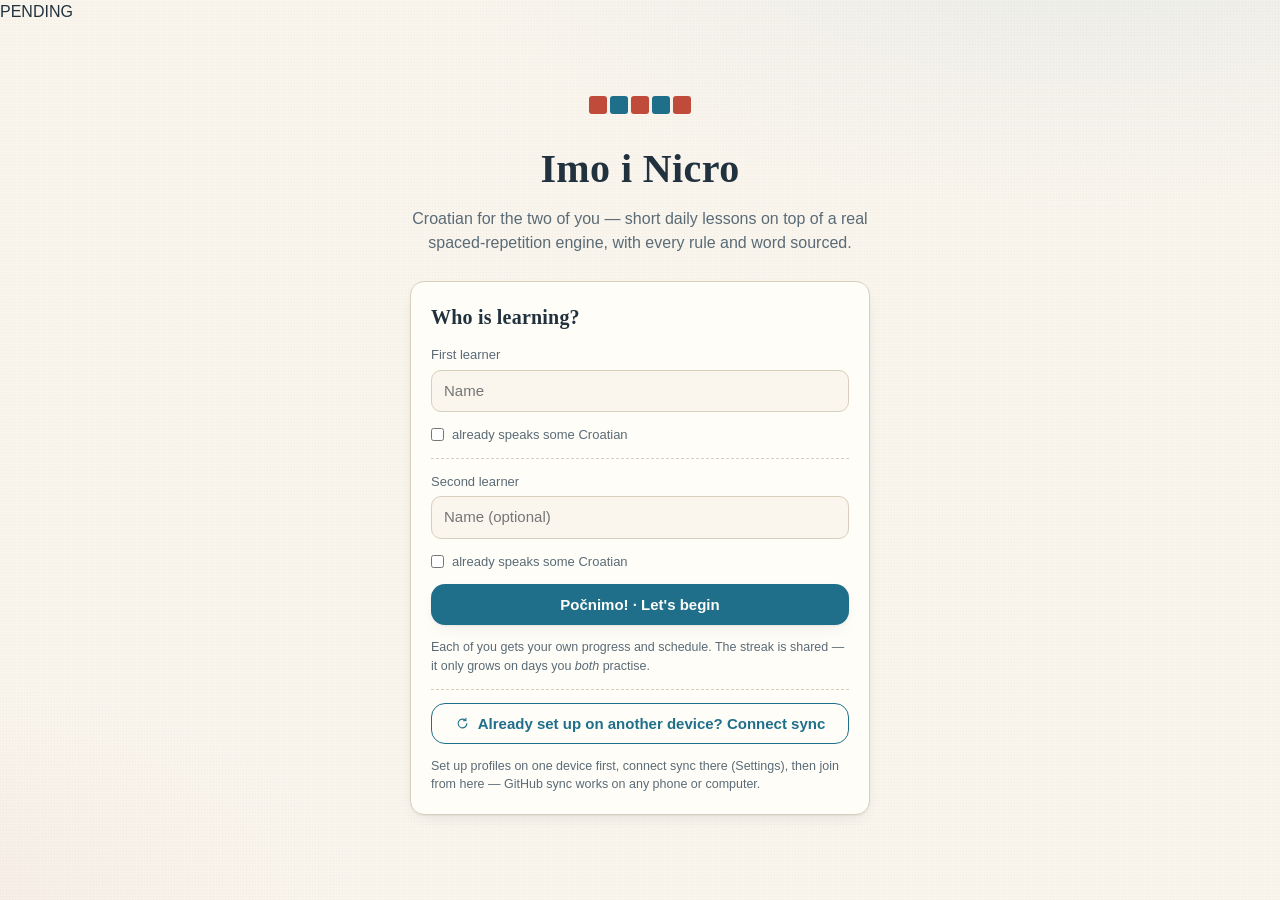
==== tests/smoke.html @ fbb664b0 "Imo i Nicro - Croatian-learning PWA for two FSRS spaced repetition, sourced A1 course (10 units), si" ====
<!DOCTYPE html>
<html lang="en">
<head><meta charset="utf-8"><title>smoke</title><link rel="stylesheet" href="../css/app.css"></head>
<body>
<div id="errors"></div>
<div id="status">PENDING</div>
<div id="app"></div>
<script>
  window.onerror = function (msg, src, line) {
    document.getElementById('errors').textContent += 'ERR: ' + msg + ' @ ' + src + ':' + line + '\n';
  };
  window.addEventListener('unhandledrejection', function (e) {
    document.getElementById('errors').textContent += 'REJ: ' + (e.reason && e.reason.message || e.reason) + '\n';
  });
</script>
<script src="../js/icons.js"></script>
<script src="../js/srs.js"></script>
<script src="../js/db.js"></script>
<script src="../js/sync.js"></script>
<script src="../js/audio.js"></script>
<script src="../js/content.js"></script>
<script src="../js/exercises.js"></script>
<script src="../js/app.js"></script>
<script>
  setTimeout(function () {
    var app = document.getElementById('app');
    var st = document.getElementById('status');
    st.textContent = app.children.length ? ('RENDERED view=' + (window.CRO && CRO.app && CRO.app.state.view)) : 'EMPTY-APP';
  }, 2500);
</script>
</body>
</html>
---- css/app.css ----
/* =========================================================================
   Imo i Nicro — Adriatic field notes.
   Warm paper, ink-blue text, Adriatic accent, terracotta secondary.
   No external assets: local font stacks, procedural SVG, CSS texture.
   ========================================================================= */

:root {
  --paper: #faf6ee;
  --paper-deep: #f3ecdd;
  --ink: #21323e;
  --ink-soft: #5a6b76;
  --line: #d8cfbc;
  --accent-blue: #1f6f8b;       /* Adriatic */
  --accent-blue-deep: #15576e;
  --accent-red: #c14b3a;        /* terracotta / šahovnica */
  --accent-red-soft: #e7c4bc;
  --good: #3e7d4f;
  --good-bg: #e4efe3;
  --bad: #b03a2e;
  --bad-bg: #f6e3df;
  --gold: #c79a3b;
  --leaf: #4d7c4a;
  --radius: 14px;
  --shadow: 0 1px 2px rgba(33, 50, 62, .06), 0 6px 18px -8px rgba(33, 50, 62, .14);
  --serif: "Iowan Old Style", "Palatino Linotype", Palatino, "Book Antiqua", Georgia, serif;
  --sans: "Gill Sans", "Gill Sans MT", "Segoe UI", Seravek, Calibri, "Trebuchet MS", sans-serif;
}

* { box-sizing: border-box; margin: 0; padding: 0; }

html { height: 100%; }

body {
  min-height: 100%;
  font-family: var(--sans);
  color: var(--ink);
  background:
    radial-gradient(1100px 500px at 85% -10%, rgba(31, 111, 139, .07), transparent 60%),
    radial-gradient(900px 420px at -10% 100%, rgba(193, 75, 58, .05), transparent 55%),
    var(--paper);
  line-height: 1.5;
}
/* paper grain */
body::before {
  content: ""; position: fixed; inset: 0; pointer-events: none; z-index: 0;
  background-image: repeating-linear-gradient(0deg, rgba(33,50,62,.014) 0 1px, transparent 1px 3px),
                    repeating-linear-gradient(90deg, rgba(33,50,62,.011) 0 1px, transparent 1px 3px);
}

#app { position: relative; z-index: 1; max-width: 680px; margin: 0 auto; padding: 0 18px 60px; }

h1, h2, h3, .brand-name, .intro-hr, .ex-big, .streak-n, .notes-hr {
  font-family: var(--serif);
  font-weight: 600;
  letter-spacing: .01em;
}

.ico { vertical-align: -3px; }

/* ---------- top bar ---------- */
.topbar {
  display: flex; align-items: center; justify-content: space-between;
  padding: 16px 2px 12px;
  border-bottom: 1px solid var(--line);
  margin-bottom: 20px;
}
.brand { display: flex; align-items: baseline; gap: 9px; }
.brand-mark { align-self: center; line-height: 0; }
.brand-name { font-size: 21px; color: var(--ink); }
.brand-sub { font-size: 12px; color: var(--ink-soft); font-style: italic; }
.topbar-right { display: flex; align-items: center; gap: 7px; }
.avatar-btn {
  border: none; background: none; cursor: pointer; padding: 2px; border-radius: 50%;
  opacity: .45; transition: opacity .15s, transform .15s; line-height: 0;
}
.avatar-btn.active { opacity: 1; transform: scale(1.08); }
.avatar-btn:hover { opacity: .85; }
.iconbtn {
  border: none; background: none; color: var(--ink-soft); cursor: pointer;
  padding: 6px; border-radius: 8px; line-height: 0;
}
.iconbtn:hover { background: var(--paper-deep); color: var(--ink); }

/* ---------- buttons ---------- */
.btn {
  font-family: var(--sans); font-size: 15px; font-weight: 600;
  border-radius: var(--radius); border: 1.5px solid transparent;
  padding: 11px 22px; cursor: pointer; transition: transform .08s, box-shadow .12s, background .12s;
  display: inline-flex; align-items: center; gap: 8px; justify-content: center;
}
.btn:active { transform: translateY(1px); }
.btn.primary {
  background: var(--accent-blue); color: #fdfcf8; box-shadow: var(--shadow);
}
.btn.primary:hover { background: var(--accent-blue-deep); }
.btn.ghost {
  background: transparent; color: var(--accent-blue); border-color: var(--accent-blue);
}
.btn.ghost:hover { background: rgba(31, 111, 139, .08); }
.btn.small { font-size: 13px; padding: 6px 13px; border-radius: 10px; }
.btn.big {
  width: 100%; font-size: 19px; padding: 18px; flex-direction: column; gap: 2px;
  font-family: var(--serif);
}
.btn-sub { font-size: 13px; font-weight: 400; opacity: .85; font-family: var(--sans); }
.linklike {
  background: none; border: none; color: var(--accent-blue); cursor: pointer;
  font-size: 14px; text-decoration: underline; text-underline-offset: 3px;
}

/* ---------- cards ---------- */
.card {
  background: #fffdf8;
  border: 1px solid var(--line);
  border-radius: var(--radius);
  box-shadow: var(--shadow);
  padding: 20px;
}

/* ---------- onboarding ---------- */
.onboard { max-width: 460px; margin: 8vh auto 0; text-align: center; }
.onboard-art { margin-bottom: 18px; }
.onboard h1 { font-size: 40px; margin-bottom: 8px; }
.lede { color: var(--ink-soft); margin-bottom: 26px; font-size: 16px; }
.lede-small { color: var(--ink-soft); font-size: 14px; margin: 6px 0 18px; }
.form-card { text-align: left; display: flex; flex-direction: column; gap: 13px; }
.form-card h2 { font-size: 20px; }
.form-card label { font-size: 13px; color: var(--ink-soft); display: flex; flex-direction: column; gap: 5px; }
.form-card label.check { flex-direction: row; align-items: center; gap: 8px; font-size: 13px; }
.form-card input[type="text"], .form-card input:not([type]), .form-card select, textarea {
  font: inherit; font-size: 15px; color: var(--ink);
  border: 1.5px solid var(--line); border-radius: 10px; padding: 9px 12px;
  background: var(--paper); outline: none;
}
.form-card input:focus, textarea:focus { border-color: var(--accent-blue); }
.form-card hr { border: none; border-top: 1px dashed var(--line); }
.hint { font-size: 12.5px; color: var(--ink-soft); }

/* ---------- home ---------- */
.band { display: flex; gap: 14px; flex-wrap: wrap; margin-bottom: 18px; }
.streakbox {
  flex: 1 1 220px; display: grid; grid-template-columns: auto auto; gap: 4px 12px;
  align-items: center; background: #fffdf8; border: 1px solid var(--line);
  border-radius: var(--radius); padding: 14px 18px; box-shadow: var(--shadow);
}
.flame { color: var(--ink-soft); }
.flame.lit { color: var(--accent-red); }
.streak-n { font-size: 30px; line-height: 1; }
.streak-lbl { font-size: 11.5px; color: var(--ink-soft); letter-spacing: .04em; }
.streak-note { grid-column: 1 / -1; font-size: 12.5px; color: var(--ink-soft); }

.h2h {
  flex: 1 1 260px; background: #fffdf8; border: 1px solid var(--line);
  border-radius: var(--radius); padding: 14px 18px; box-shadow: var(--shadow);
  display: flex; flex-direction: column; gap: 6px;
}
.h2h-title { font-size: 13.5px; font-weight: 700; color: var(--ink); }
.h2h-sub { color: var(--ink-soft); font-weight: 400; }
.h2h-row { display: grid; grid-template-columns: 64px 1fr 38px; gap: 8px; align-items: center; font-size: 13px; }
.h2h-bar { height: 9px; border-radius: 5px; background: var(--paper-deep); overflow: hidden; }
.h2h-bar div { height: 100%; border-radius: 5px; transition: width .4s ease; min-width: 3px; }
.h2h-xp { text-align: right; color: var(--ink-soft); font-variant-numeric: tabular-nums; }
.h2h-lead { font-size: 12px; color: var(--accent-blue); font-style: italic; }

.startrow { margin-bottom: 14px; }
.reviewlink {
  width: 100%; margin-bottom: 18px; text-align: left;
  background: #fdf3ee; color: var(--accent-red); border: 1.5px dashed var(--accent-red);
  border-radius: var(--radius); padding: 11px 16px; font-size: 14px; font-weight: 600; cursor: pointer;
}
.reviewlink:hover { background: #fae9e1; }

.units { display: flex; flex-direction: column; gap: 12px; }
.unitcard {
  background: #fffdf8; border: 1px solid var(--line); border-radius: var(--radius);
  padding: 15px 18px; transition: box-shadow .15s;
}
.unitcard.current { border-color: var(--accent-blue); box-shadow: var(--shadow); }
.unitcard.done { opacity: .82; }
.unit-head { display: flex; align-items: center; gap: 13px; }
.unit-num {
  font-family: var(--serif); font-size: 17px; color: #fdfcf8; background: var(--accent-blue);
  width: 30px; height: 30px; border-radius: 9px; display: inline-flex; align-items: center; justify-content: center;
  flex-shrink: 0;
}
.unitcard.done .unit-num { background: var(--good); }
.unit-titles { flex: 1; }
.unit-hr { font-family: var(--serif); font-size: 17px; }
.unit-en { font-size: 12.5px; color: var(--ink-soft); }
.unit-prog { line-height: 0; }
.unit-blurb { font-size: 13px; color: var(--ink-soft); margin: 8px 0 10px; }
.unit-actions { display: flex; gap: 8px; }

.homefoot {
  margin-top: 26px; display: flex; justify-content: space-between; align-items: center;
  flex-wrap: wrap; gap: 10px; font-size: 13px; color: var(--ink-soft);
  border-top: 1px dashed var(--line); padding-top: 14px;
}
.audio-status { font-size: 12.5px; }

/* ---------- lesson ---------- */
.lesson { max-width: 600px; margin: 0 auto; padding-top: 14px; }
.lesson-top { display: flex; align-items: center; gap: 12px; margin-bottom: 26px; }
.lesson-title { font-size: 13px; color: var(--ink-soft); white-space: nowrap; }
.progressbar {
  flex: 1; height: 12px; background: var(--paper-deep); border-radius: 7px; overflow: hidden;
  border: 1px solid var(--line);
}
.progress-fill {
  height: 100%; border-radius: 7px; transition: width .35s ease;
  background: repeating-linear-gradient(90deg, var(--accent-red) 0 10px, #fdfcf8 10px 20px, var(--accent-blue) 20px 30px, #fdfcf8 30px 40px);
  background-size: 40px 100%;
}

.stage { animation: rise .25s ease; }
@keyframes rise { from { opacity: 0; transform: translateY(8px); } to { opacity: 1; transform: none; } }

.excard, .introcard { position: relative; padding: 26px 24px 22px; }
.extools { position: absolute; top: 10px; right: 10px; display: flex; gap: 2px; }
.flagbtn {
  border: none; background: none; color: var(--ink-soft); opacity: .6; cursor: pointer;
  padding: 5px; border-radius: 7px; line-height: 0;
}
.flagbtn:hover { opacity: 1; background: var(--paper-deep); }

.ex-prompt { margin-bottom: 18px; }
.ex-kind {
  display: inline-flex; align-items: center; gap: 6px;
  font-size: 11.5px; letter-spacing: .08em; text-transform: uppercase; color: var(--accent-blue);
  margin-bottom: 10px; font-weight: 700;
}
.ex-big { font-size: 26px; line-height: 1.3; margin-top: 4px; }
.ex-sub { color: var(--ink-soft); font-size: 14px; margin-top: 6px; font-style: italic; }

.choices { display: flex; flex-direction: column; gap: 9px; }
.choice {
  font: inherit; font-size: 16px; text-align: left; cursor: pointer;
  background: var(--paper); border: 1.5px solid var(--line); border-radius: 12px;
  padding: 12px 16px; transition: border-color .1s, background .1s;
}
.choice:hover:not(:disabled) { border-color: var(--accent-blue); }
.choice.right { border-color: var(--good); background: var(--good-bg); }
.choice.wrong { border-color: var(--bad); background: var(--bad-bg); }
.choice:disabled { cursor: default; opacity: .75; }
.choice.right:disabled, .choice.wrong:disabled { opacity: 1; }

/* intro card */
.intro-label {
  display: inline-flex; align-items: center; gap: 6px;
  font-size: 11.5px; letter-spacing: .08em; text-transform: uppercase; color: var(--gold); font-weight: 700;
  margin-bottom: 12px;
}
.intro-hr { font-size: 34px; margin-bottom: 6px; }
.intro-en { font-size: 17px; color: var(--ink); margin: 6px 0 2px; }
.intro-pron { font-size: 13.5px; color: var(--ink-soft); font-style: italic; }
.intro-conj { font-size: 13.5px; color: var(--accent-blue); margin-top: 8px; }
.intro-note {
  font-size: 13.5px; color: var(--ink-soft); margin-top: 10px;
  border-left: 3px solid var(--accent-red-soft); padding-left: 10px;
}
.introcard .btn { margin-top: 18px; }
.gender {
  display: inline-block; font-size: 11px; font-weight: 700; letter-spacing: .05em;
  padding: 2px 9px; border-radius: 99px; margin: 2px 0;
}
.g-m { background: #e0eaf2; color: #2b5d80; }
.g-f { background: #f6e3df; color: #a04434; }
.g-n { background: #e9ecdf; color: #5c6e3f; }

/* typed input */
.typedwrap { display: flex; flex-direction: column; gap: 10px; }
input.typed {
  font: inherit; font-size: 18px; padding: 12px 14px; width: 100%;
  border: 1.5px solid var(--line); border-radius: 12px; background: var(--paper); outline: none;
}
input.typed:focus { border-color: var(--accent-blue); }
.specials { display: flex; gap: 7px; }
.special {
  font-family: var(--serif); font-size: 17px; width: 40px; height: 38px;
  border: 1.5px solid var(--line); border-radius: 9px; background: #fffdf8; cursor: pointer;
}
.special:hover { border-color: var(--accent-blue); color: var(--accent-blue); }
.submitrow { margin-top: 14px; display: flex; justify-content: flex-end; }

/* tiles */
.tilebuild {
  min-height: 52px; border-bottom: 2px dashed var(--line); margin-bottom: 16px;
  display: flex; flex-wrap: wrap; gap: 8px; padding-bottom: 10px;
}
.tilebank { display: flex; flex-wrap: wrap; gap: 8px; }
.tile {
  font: inherit; font-size: 16px; padding: 8px 14px; cursor: pointer;
  background: #fffdf8; border: 1.5px solid var(--line); border-radius: 10px;
  box-shadow: 0 2px 0 var(--line); transition: transform .08s;
}
.tile:hover { border-color: var(--accent-blue); }
.tile:active { transform: translateY(1px); box-shadow: none; }
.tile.used { opacity: .25; pointer-events: none; }
.tile.placed { background: #eaf2f5; border-color: var(--accent-blue); }

/* pairs */
.pairgrid { display: grid; grid-template-columns: 1fr 1fr; gap: 10px; }
.paircol { display: flex; flex-direction: column; gap: 9px; }
.pairbtn {
  font: inherit; font-size: 15px; padding: 11px 12px; cursor: pointer;
  background: var(--paper); border: 1.5px solid var(--line); border-radius: 11px;
  transition: border-color .1s;
}
.pairbtn:hover { border-color: var(--accent-blue); }
.pairbtn.sel { border-color: var(--accent-blue); background: #eaf2f5; }
.pairbtn.done { border-color: var(--good); background: var(--good-bg); color: var(--good); pointer-events: none; }
.pairbtn.shake { animation: shake .35s; border-color: var(--bad); }
@keyframes shake { 25% { transform: translateX(-4px); } 75% { transform: translateX(4px); } }

/* listening */
.listenrow { display: flex; align-items: center; gap: 8px; margin-top: 6px; }
.listenrow .audiobtn { width: 46px; height: 46px; }
.listenrow .audiobtn + .audiobtn { width: 38px; height: 38px; opacity: .75; }
.listen-slow { font-size: 11.5px; color: var(--ink-soft); }

.audiobtn {
  border: 1.5px solid var(--accent-blue); color: var(--accent-blue); background: #fffdf8;
  border-radius: 50%; width: 34px; height: 34px; cursor: pointer; line-height: 0;
  display: inline-flex; align-items: center; justify-content: center; vertical-align: middle;
  transition: background .12s;
}
.audiobtn:hover { background: #eaf2f5; }

/* feedback */
.feedback {
  margin-top: 18px; border-radius: 12px; padding: 14px 16px;
  animation: rise .2s ease;
}
.feedback.good { background: var(--good-bg); border: 1px solid #bcd6bd; color: var(--good); }
.feedback.bad { background: var(--bad-bg); border: 1px solid #e4beb6; color: var(--bad); }
.fb-msg { font-size: 15.5px; font-weight: 600; }
.fb-msg b { font-family: var(--serif); }
.fb-extra { margin-top: 6px; font-size: 16px; color: var(--ink); font-family: var(--serif); }
.fb-actions { display: flex; justify-content: space-between; align-items: center; margin-top: 12px; gap: 10px; }
.fb-actions .linklike { color: inherit; opacity: .8; font-size: 13px; }

/* summary */
.summary { text-align: center; margin-top: 8vh; padding: 34px 26px; }
.sum-sah { margin-bottom: 16px; }
.summary h2 { font-size: 28px; margin-bottom: 8px; }
.sum-stats { font-size: 16px; color: var(--ink-soft); margin-bottom: 10px; }
.sum-streak { font-size: 14.5px; margin-bottom: 22px; }
.row { display: flex; gap: 10px; flex-wrap: wrap; }
.row.center { justify-content: center; }

/* ---------- review / flags ---------- */
.review h2, .variety h2, .settings h2 { margin-bottom: 4px; font-size: 24px; }
.flagcard { margin-bottom: 16px; display: flex; flex-direction: column; gap: 12px; }
.flag-note { font-size: 13.5px; color: var(--ink-soft); }
.flag-ctx { font-style: italic; opacity: .8; }
.editgrid { display: grid; grid-template-columns: 1fr 1fr; gap: 10px; }
.editgrid label { font-size: 12px; color: var(--ink-soft); display: flex; flex-direction: column; gap: 4px; }
.editgrid input {
  font: inherit; font-size: 14px; padding: 8px 10px;
  border: 1.5px solid var(--line); border-radius: 9px; background: var(--paper); outline: none;
}
.editgrid input:focus { border-color: var(--accent-blue); }
.check { display: flex; align-items: center; gap: 8px; font-size: 13px; color: var(--ink-soft); }
.settings-h { font-family: var(--serif); font-size: 17px; }
.syncopt {
  border: 1px dashed var(--line); border-radius: 11px; padding: 13px 15px;
  margin: 8px 0; display: flex; flex-direction: column; gap: 9px;
}
.syncopt h4 { font-family: var(--serif); font-size: 15.5px; }
.hint-inline { font-family: var(--sans); font-size: 12px; color: var(--ink-soft); font-weight: 400; }
.syncopt label { font-size: 12.5px; color: var(--ink-soft); display: flex; flex-direction: column; gap: 4px; }
.syncopt input {
  font: inherit; font-size: 14px; padding: 8px 10px;
  border: 1.5px solid var(--line); border-radius: 9px; background: var(--paper); outline: none;
}
.syncopt input:focus { border-color: var(--accent-blue); }
.empty { color: var(--ink-soft); font-style: italic; margin: 20px 0; }

/* ---------- variety ---------- */
.variety-chip {
  display: inline-block; background: #e8efe2; color: var(--leaf); border: 1px solid #c4d4ba;
  font-size: 12.5px; padding: 2px 10px; border-radius: 99px; font-weight: 600;
}
.variety-chip.big { font-size: 15px; padding: 4px 13px; }
.vrow { display: flex; justify-content: space-between; gap: 12px; margin-bottom: 10px; align-items: flex-start; }
.vrow-base { font-size: 12.5px; color: var(--ink-soft); margin-left: 8px; }
.vrow-region { font-size: 12px; color: var(--leaf); margin-top: 4px; }
.vrow-note { font-size: 12.5px; color: var(--ink-soft); margin-top: 2px; }
.variety .form-card { margin-bottom: 18px; }
.variety .btn.ghost { margin-top: 14px; }

/* ---------- modal / notes ---------- */
.modal-back {
  position: fixed; inset: 0; background: rgba(33, 50, 62, .35); z-index: 50;
  display: flex; align-items: center; justify-content: center; padding: 20px;
  animation: fade .15s ease;
}
@keyframes fade { from { opacity: 0; } }
.modal {
  background: #fffdf8; border-radius: 16px; box-shadow: 0 18px 50px -12px rgba(33,50,62,.4);
  max-width: 560px; width: 100%; max-height: 84vh; overflow: auto; position: relative;
  border: 1px solid var(--line);
}
.modal-x { position: absolute; top: 10px; right: 10px; border: none; background: none; cursor: pointer; color: var(--ink-soft); padding: 6px; }
.modal-body { padding: 26px 26px 22px; display: flex; flex-direction: column; gap: 10px; }
.notes-hr { font-size: 28px; }
.notes-en { font-size: 15px; color: var(--ink-soft); }
.notes-line { font-size: 14px; }
.notes-note { font-size: 14px; border-left: 3px solid var(--accent-red-soft); padding-left: 10px; color: var(--ink-soft); }
.notes-gram { background: var(--paper); border: 1px solid var(--line); border-radius: 11px; padding: 13px 15px; }
.notes-gram h4 { font-family: var(--serif); font-size: 16px; margin-bottom: 5px; }
.notes-gram p { font-size: 13.5px; color: var(--ink); }
.notes-variety { font-size: 13.5px; }
.notes-meta { font-size: 11.5px; color: var(--ink-soft); font-style: italic; border-top: 1px dashed var(--line); padding-top: 9px; }
.srcline { font-size: 11.5px; color: var(--ink-soft); margin-top: 7px; line-height: 1.8; }
.src {
  background: var(--paper-deep); border: 1px solid var(--line); border-radius: 6px;
  padding: 1px 7px; margin-right: 4px; cursor: help; white-space: nowrap;
}
textarea { width: 100%; resize: vertical; }

/* ---------- toast ---------- */
.toast {
  position: fixed; left: 50%; bottom: 26px; transform: translate(-50%, 16px); z-index: 99;
  background: var(--ink); color: var(--paper); padding: 10px 20px; border-radius: 99px;
  font-size: 14px; opacity: 0; transition: opacity .25s, transform .25s; box-shadow: var(--shadow);
}
.toast.show { opacity: 1; transform: translate(-50%, 0); }

@media (max-width: 540px) {
  .editgrid { grid-template-columns: 1fr; }
  .brand-sub { display: none; }
  .ex-big { font-size: 22px; }
  .intro-hr { font-size: 28px; }
}
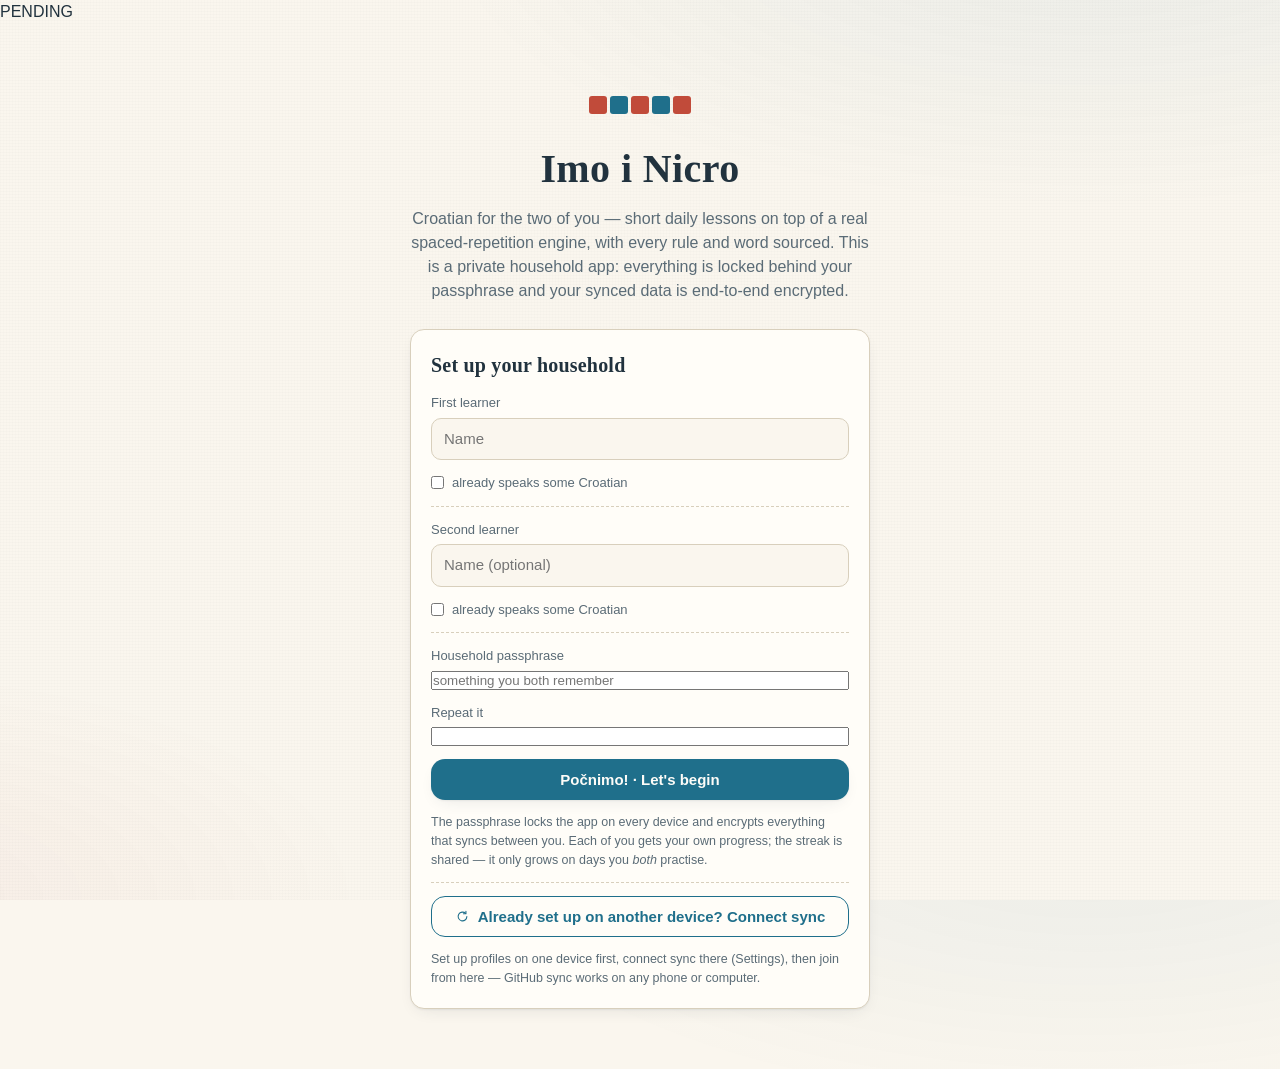
==== commit 3ee9c333: "Teach-first lessons + household lock with E2E-encrypted sync Lessons now teach before testing: unit " ====
--- a/tests/smoke.html
+++ b/tests/smoke.html
@@ -13,9 +13,11 @@
     document.getElementById('errors').textContent += 'REJ: ' + (e.reason && e.reason.message || e.reason) + '\n';
   });
 </script>
+<script>window.__CRO_TEST_NOCRYPTO = true;</script>
 <script src="../js/icons.js"></script>
 <script src="../js/srs.js"></script>
 <script src="../js/db.js"></script>
+<script src="../js/vault.js"></script>
 <script src="../js/sync.js"></script>
 <script src="../js/audio.js"></script>
 <script src="../js/content.js"></script>
--- a/css/app.css
+++ b/css/app.css
@@ -374,6 +374,37 @@
   border: 1.5px solid var(--line); border-radius: 9px; background: var(--paper); outline: none;
 }
 .syncopt input:focus { border-color: var(--accent-blue); }
+
+/* ---------- teaching screens ---------- */
+.teachcard { border-left: 4px solid var(--accent-blue); }
+.teach-title { font-family: var(--serif); font-size: 24px; margin-bottom: 8px; }
+.teach-body { font-size: 15px; line-height: 1.65; color: var(--ink); }
+.teach-example {
+  margin-top: 14px; background: var(--paper); border: 1px solid var(--line);
+  border-radius: 11px; padding: 12px 15px; font-family: var(--serif); font-size: 18px;
+}
+.teach-example-en { display: block; font-family: var(--sans); font-size: 13px; color: var(--ink-soft); margin-top: 3px; }
+.teachcard .btn { margin-top: 18px; }
+.sent-hr { font-size: 26px; }
+.glossrow { display: flex; flex-wrap: wrap; gap: 7px; margin-top: 12px; }
+.gloss {
+  background: var(--paper); border: 1px solid var(--line); border-radius: 9px;
+  padding: 4px 10px; font-size: 12.5px; color: var(--ink-soft);
+}
+.gloss b { display: block; font-family: var(--serif); font-size: 14.5px; color: var(--ink); font-weight: 600; }
+.unit-coming { font-size: 13px; color: var(--ink-soft); margin-top: 12px; line-height: 1.8; }
+.unit-coming b { color: var(--accent-blue); font-weight: 600; }
+
+/* ---------- recap & lock ---------- */
+.recap { text-align: left; background: var(--paper); border: 1px solid var(--line); border-radius: 11px; padding: 12px 15px; margin: 4px 0 14px; }
+.recap-row { font-size: 13px; color: var(--ink-soft); line-height: 2; }
+.recap-row b { display: block; font-size: 11px; text-transform: uppercase; letter-spacing: .07em; color: var(--accent-blue); }
+.recap-chip {
+  background: #fffdf8; border: 1px solid var(--line); border-radius: 99px;
+  padding: 2px 10px; font-size: 12.5px; color: var(--ink); margin-right: 3px;
+}
+.bad-hint { color: var(--bad) !important; }
+.lockcard { max-width: 360px; margin: 0 auto; }
 .empty { color: var(--ink-soft); font-style: italic; margin: 20px 0; }
 
 /* ---------- variety ---------- */
